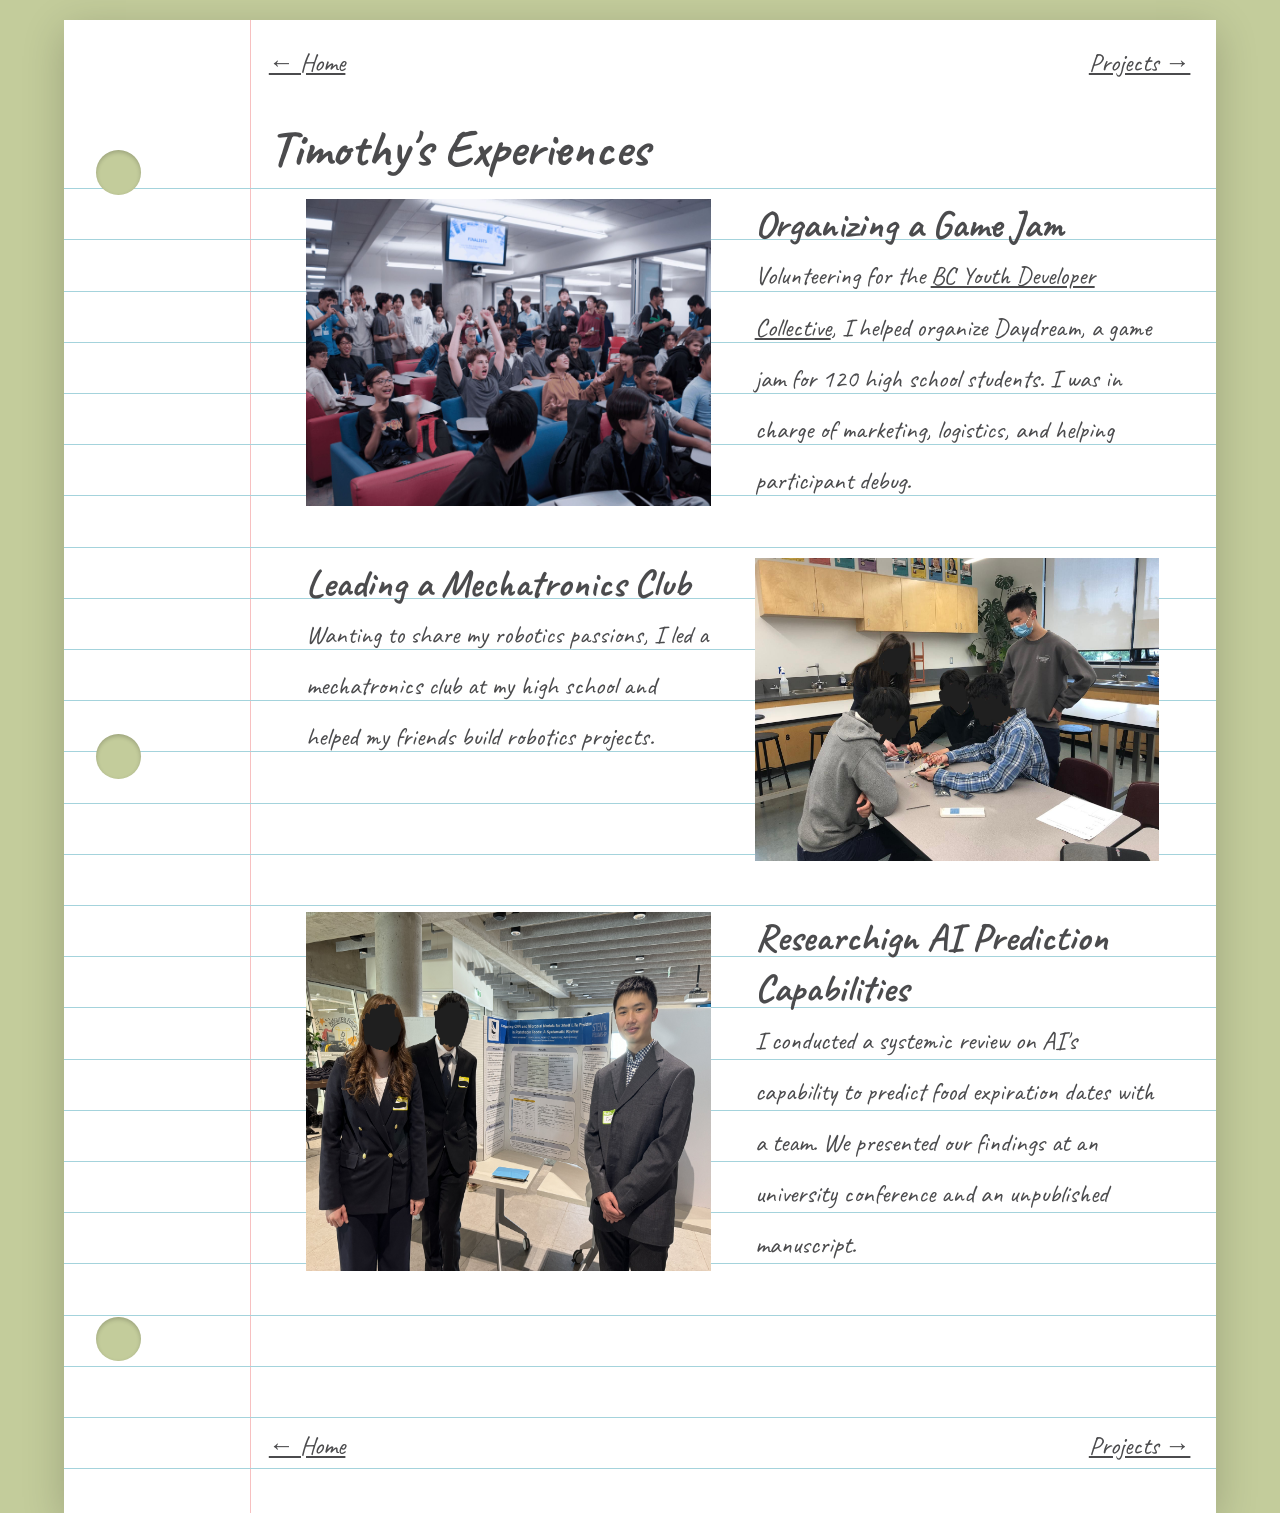
==== experiences.html @ fafad40f "added the projects and experiences pages and populated site" ====
<!DOCTYPE html>
<html lang="en">
<head>
    <meta charset="UTF-8">
    <meta name="viewport" content="width=device-width, initial-scale=1.0">
    <link href="https://fonts.googleapis.com/css2?family=Caveat:wght@400;700&display=swap" rel="stylesheet">
    <link rel="stylesheet" href="style.css">
    <title>Timothy's Experiences</title>
</head>
<body>
    <div class="a4-page">
        <div class="punchholes hole1"></div>
        <div class="punchholes hole2"></div>
        <div class="punchholes hole3"></div>
        <div class="lines"></div>  
        <nav class="top-nav">
			<a href="/index.html">← Home</a>
			<a href="/projects.html">Projects →</a>
        </nav>
        <div class="content">
            <h1>Timothy's Experiences</h1>
            <div class="listings">
				<section>
					<img src="/img/daydream.jpg">
					<div>
						<h2>Organizing a Game Jam</h2>
						<p>Volunteering for the <a href="https://bcydc.ca/">BC Youth Developer Collective</a>, I helped organize Daydream, a game jam for 120 high school students. I was in charge of marketing, logistics, and helping participant debug.</p>
					</div>
				</section>
				<section>
					<div>
						<h2>Leading a Mechatronics Club</h2>
						<p>Wanting to share my robotics passions, I led a mechatronics club at my high school and helped my friends build robotics projects.</p>
					</div>
					<img src="/img/mechatronics.jpg">
				</section>
				<section>
					<img src="/img/biovation.jpeg">
					<div>
						<h2>Researchign AI Prediction Capabilities</h2>
						<p>I conducted a systemic review on AI's capability to predict food expiration dates with a team. We presented our findings at an university conference and an unpublished manuscript.</p>
					</div>
				</section>
			</div>
        </div>
        <nav class="bottom-nav">
			<a href="/index.html">← Home</a>
			<a href="/projects.html">Projects →</a>
        </nav>         
    </div>
</body>
</html>
---- style.css ----
:root {
    --primary-bg-color: #C3CC9B;
    --paper-color: white;
    --pencil-color: #4B4B4D;
    
    --line-height: 4vw;
    --page-width: 90vw;
    --hor-line-offset: 12.5vw;
    --ver-line-offset: 14.5vw;
    --punchhole-diameter: 3.5vw;
    --punchhole-offset: 2.5vw;
    --p-font-size: 2vw;
    --h1-font-size: 4vw;
    --content-padding-top: 6vw;
    --content-padding-gen: 1.5vw;
    --profile-img-height: 20vw;
}

* {
    margin: 0;
    padding: 0;
    box-sizing: border-box;
}

body {
    background-color: var(--primary-bg-color);
    display: grid;
    grid-template-rows: repeat(auto-fit, var(--line-height));
    grid-auto-rows: var(--line-height);
    font-family: 'Caveat', cursive;
}

.a4-page {
    position: relative;
    width: var(--page-width);
    height: auto;
    aspect-ratio: 852 / 1104;
    background-color: var(--paper-color);
    box-shadow: 0 10px 40px rgba(0, 0, 0, 0.2);
    margin: 20px auto;
    overflow: hidden;
}

/* light red vertical lines */
.a4-page::before {
    content: '';
    position: absolute;
    left: var(--ver-line-offset);
    top: 0;
    width: 1px;
    height: 100%;
    background-color: #f7c0c0;
    z-index: 0;
}

/* light blue horizontal lines */
.lines {
    position: absolute;
    top: var(--hor-line-offset);
    left: 0;
    width: 100%;
    height: 100%;
    z-index: 1;
    background-image: repeating-linear-gradient(
        0deg,
        transparent 0px,
        transparent calc(var(--line-height) - 1px),
        #a4d3dc calc(var(--line-height) - 1px),
        #a4d3dc var(--line-height)
    );
    pointer-events: none;
}

.punchholes {
    position: absolute;
    left: var(--punchhole-offset);
    width: var(--punchhole-diameter);
    aspect-ratio: 1 / 1;
    border-radius: 50%;
    background-color: var(--primary-bg-color);
    box-shadow: inset 0 2px 4px rgba(0, 0, 0, 0.2);
    z-index: 2;
}
.hole1 {
    top: 8.695%;
}
.hole2 {
    top: 47.826%;
}
.hole3 {
    bottom: 10.144%;
}

.content {
    position: relative;
    z-index: 3;
    padding: var(--content-padding-top) var(--content-padding-gen) var(--content-padding-gen) calc(var(--ver-line-offset) + var(--content-padding-gen));
    margin-bottom: 0;
    height: 100%;
    font-size: var(--p-font-size);
    line-height: var(--line-height);
    color: var(--pencil-color);
    overflow-y: auto; /* breaks the illusion but oh well */
}

.intro {
    display: flex;
    justify-content: center;
}

.intro > .bio{
    width: calc(100% / 2);
}

.intro > .profile {
    width: calc(100% / 3);
    display: flex;
    justify-content: center;
    align-items: center;
}

h1 {
    font-size: var(--h1-font-size);
    line-height: calc(var(--line-height) * 2);
}

p {
    font-weight: 400;
}

.profile img {
    height: var(--profile-img-height);
}

.items {
    display: flex;
    flex-wrap: wrap;
    justify-content: space-around;
}

.items > .item {
    width: calc(100% / 3);
    text-align: center;
}

.item > img {
    width: 100%;
    padding: 1vw;
}

.showcase > h2 {
    text-align: center;
    padding: var(--line-height);
}

a:hover, .showcase:hover {
	background-color: #FBF71982;
}

a:link, a:visited, a:link:active, a:visited:active {
	color: var(--pencil-color);
}

nav {
    position: absolute;
	display: flex;
	justify-content: space-between;
	width: 100%;
	font-size: var(--p-font-size);
	padding-left: 16vw;
	padding-right: 2vw;
    z-index: 4;
}

.top-nav {
	padding-top: 2vw;
}

.bottom-nav {
    bottom: var(--line-height);
}

.listings {
	display: flex;
	flex-direction: column;
}

.listings section {
	height: calc(100% / 3);
	display: flex;
	justify-content: space-evenly;
}

.listings img, .listings div {
	max-width: 45%;
	padding: 0 0.5vw var(--line-height) 0.5vw;
}

@media (max-width: 852px) {
    .items {
        flex-direction: column;
        align-items: center;
    }
    .items > .item {
        width: 100%;
    }
}
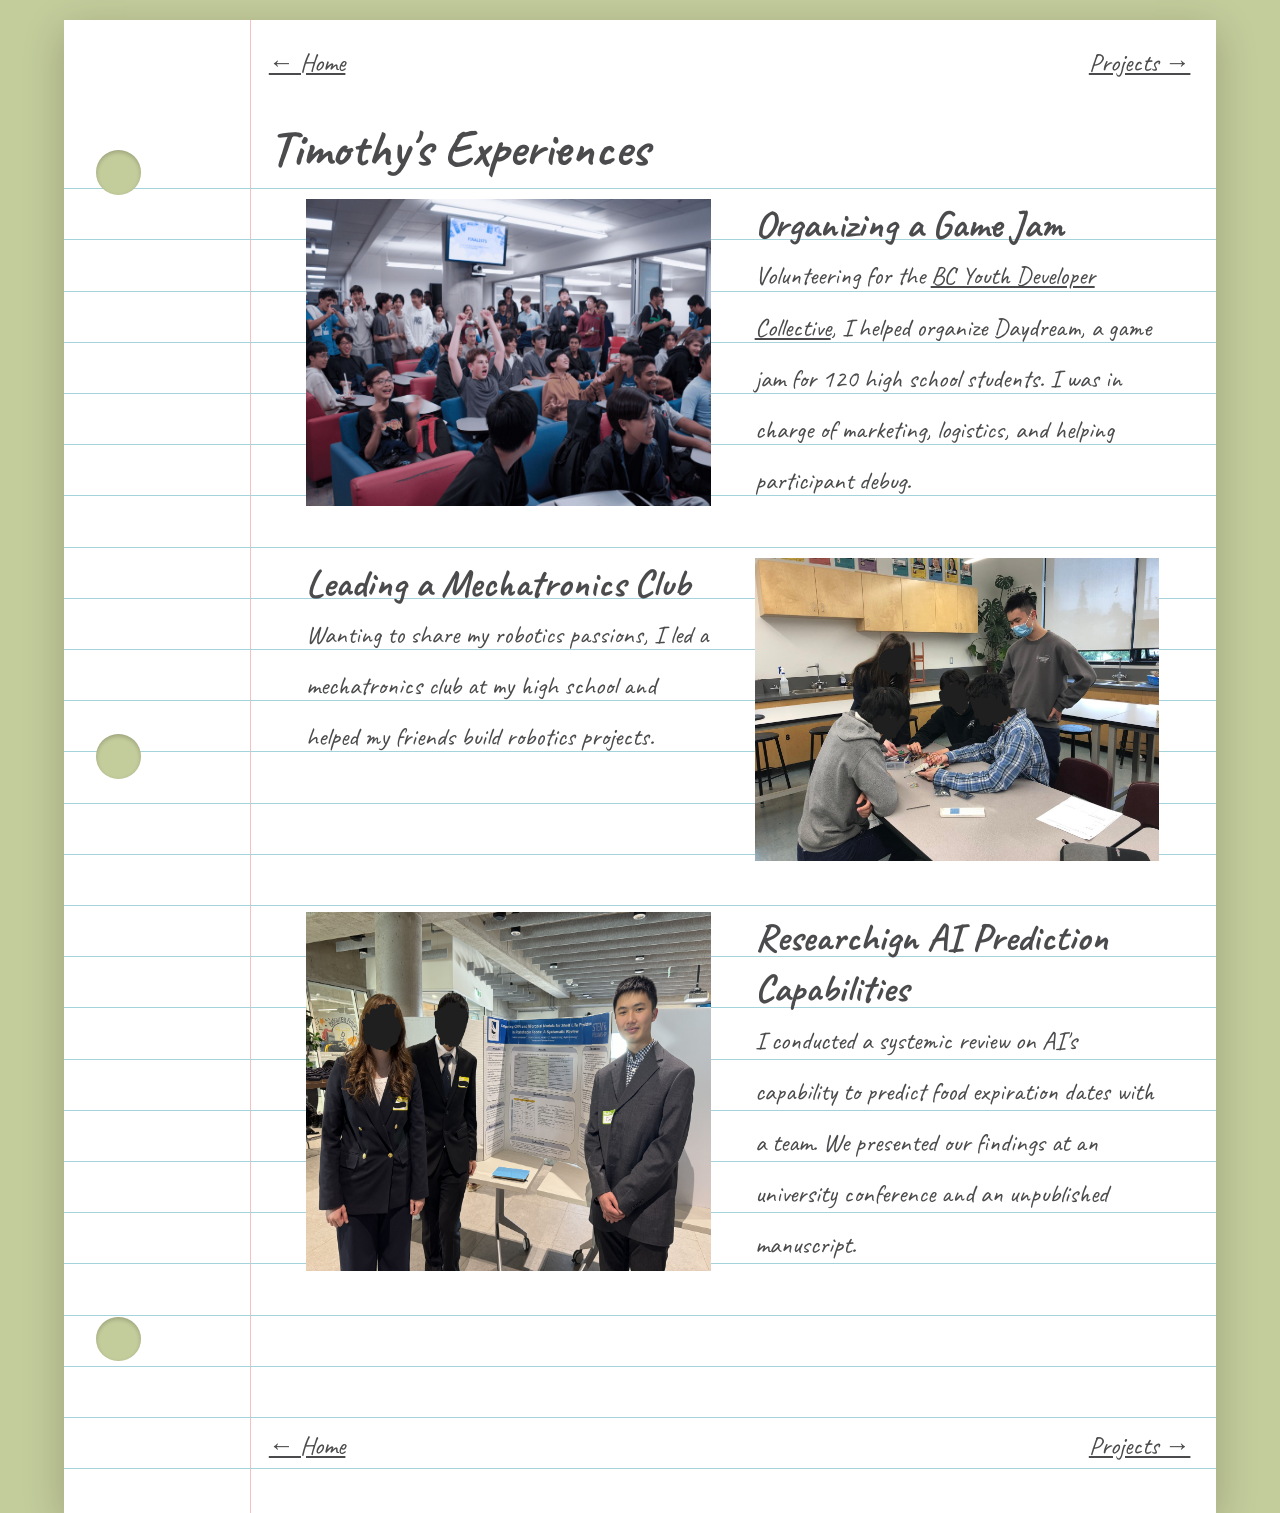
==== commit aed66913: "fixed base element href" ====
--- a/experiences.html
+++ b/experiences.html
@@ -5,6 +5,7 @@
     <meta name="viewport" content="width=device-width, initial-scale=1.0">
     <link href="https://fonts.googleapis.com/css2?family=Caveat:wght@400;700&display=swap" rel="stylesheet">
     <link rel="stylesheet" href="style.css">
+    <base href="/Portfolio-Website/">
     <title>Timothy's Experiences</title>
 </head>
 <body>
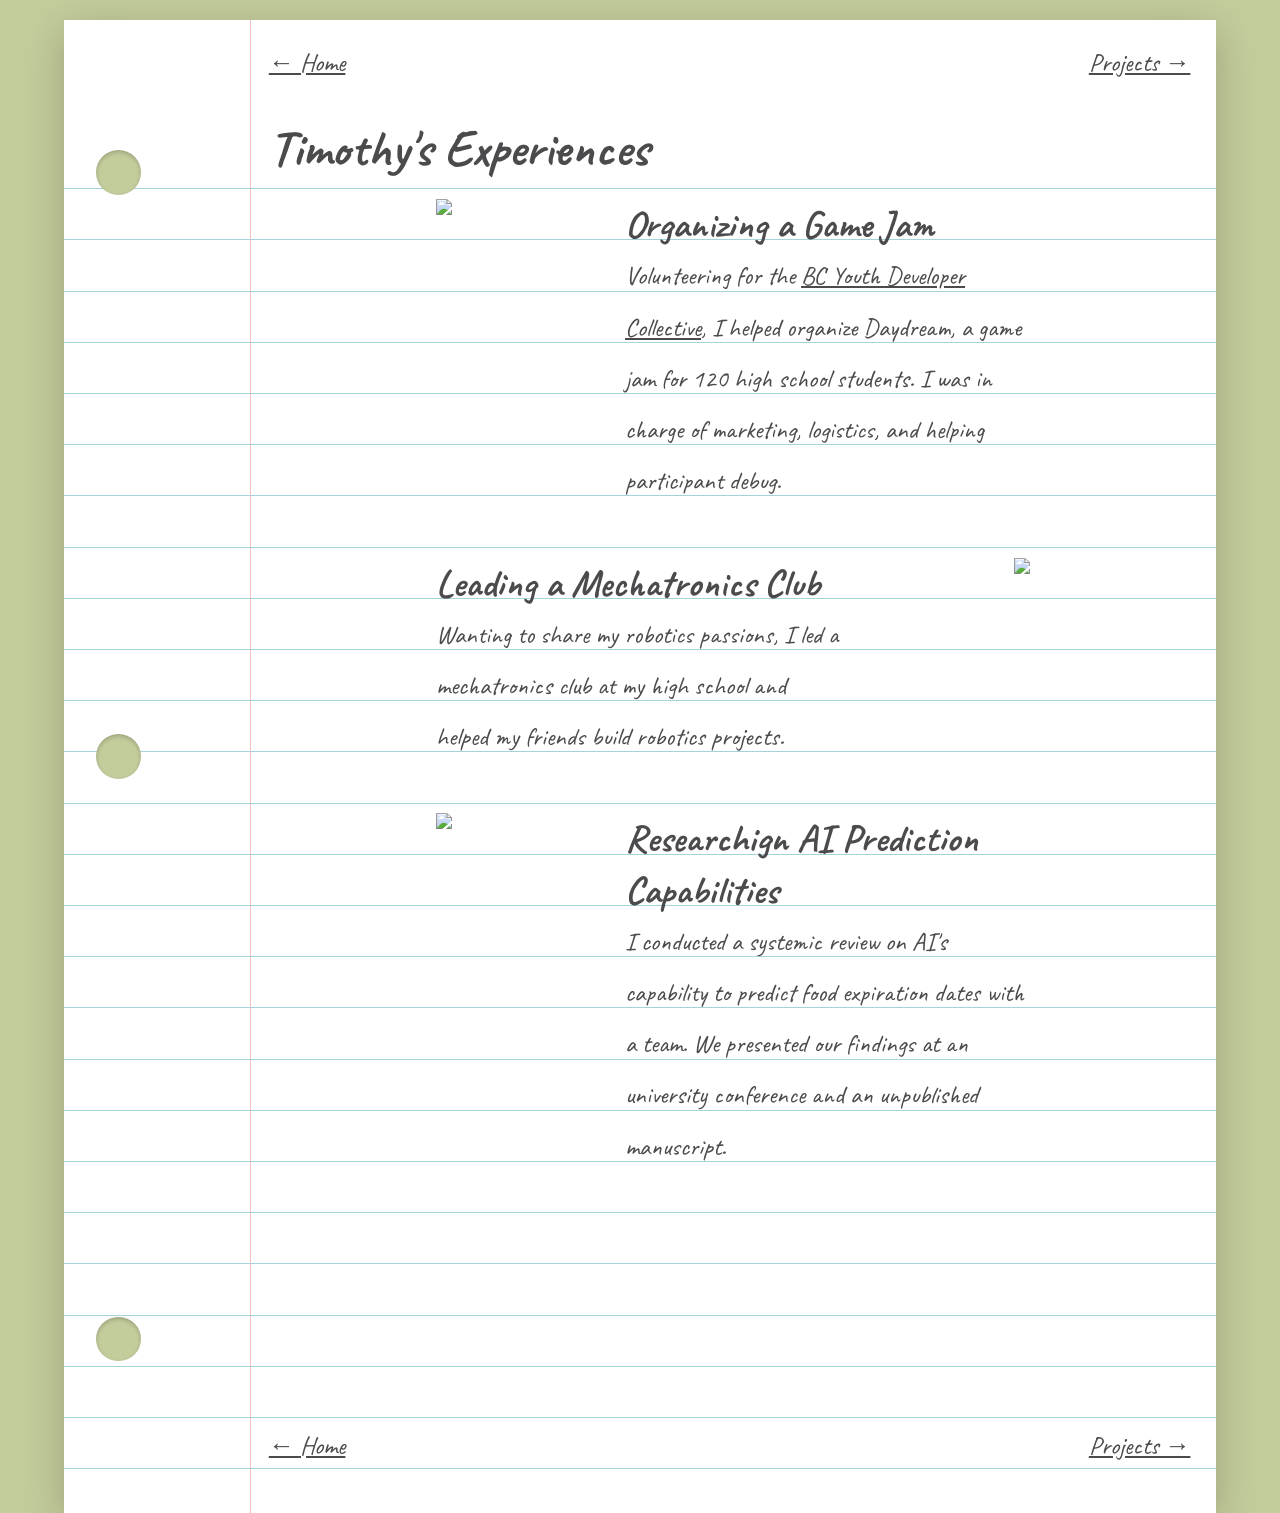
==== commit e9248997: "finally fixed link and image pathes" ====
--- a/experiences.html
+++ b/experiences.html
@@ -15,14 +15,14 @@
         <div class="punchholes hole3"></div>
         <div class="lines"></div>  
         <nav class="top-nav">
-			<a href="/index.html">← Home</a>
-			<a href="/projects.html">Projects →</a>
+			<a href="index.html">← Home</a>
+			<a href="projects.html">Projects →</a>
         </nav>
         <div class="content">
             <h1>Timothy's Experiences</h1>
             <div class="listings">
 				<section>
-					<img src="/img/daydream.jpg">
+					<img src="img/daydream.jpg">
 					<div>
 						<h2>Organizing a Game Jam</h2>
 						<p>Volunteering for the <a href="https://bcydc.ca/">BC Youth Developer Collective</a>, I helped organize Daydream, a game jam for 120 high school students. I was in charge of marketing, logistics, and helping participant debug.</p>
@@ -33,10 +33,10 @@
 						<h2>Leading a Mechatronics Club</h2>
 						<p>Wanting to share my robotics passions, I led a mechatronics club at my high school and helped my friends build robotics projects.</p>
 					</div>
-					<img src="/img/mechatronics.jpg">
+					<img src="img/mechatronics.jpg">
 				</section>
 				<section>
-					<img src="/img/biovation.jpeg">
+					<img src="img/biovation.jpeg">
 					<div>
 						<h2>Researchign AI Prediction Capabilities</h2>
 						<p>I conducted a systemic review on AI's capability to predict food expiration dates with a team. We presented our findings at an university conference and an unpublished manuscript.</p>
@@ -45,8 +45,8 @@
 			</div>
         </div>
         <nav class="bottom-nav">
-			<a href="/index.html">← Home</a>
-			<a href="/projects.html">Projects →</a>
+			<a href="index.html">← Home</a>
+			<a href="projects.html">Projects →</a>
         </nav>         
     </div>
 </body>
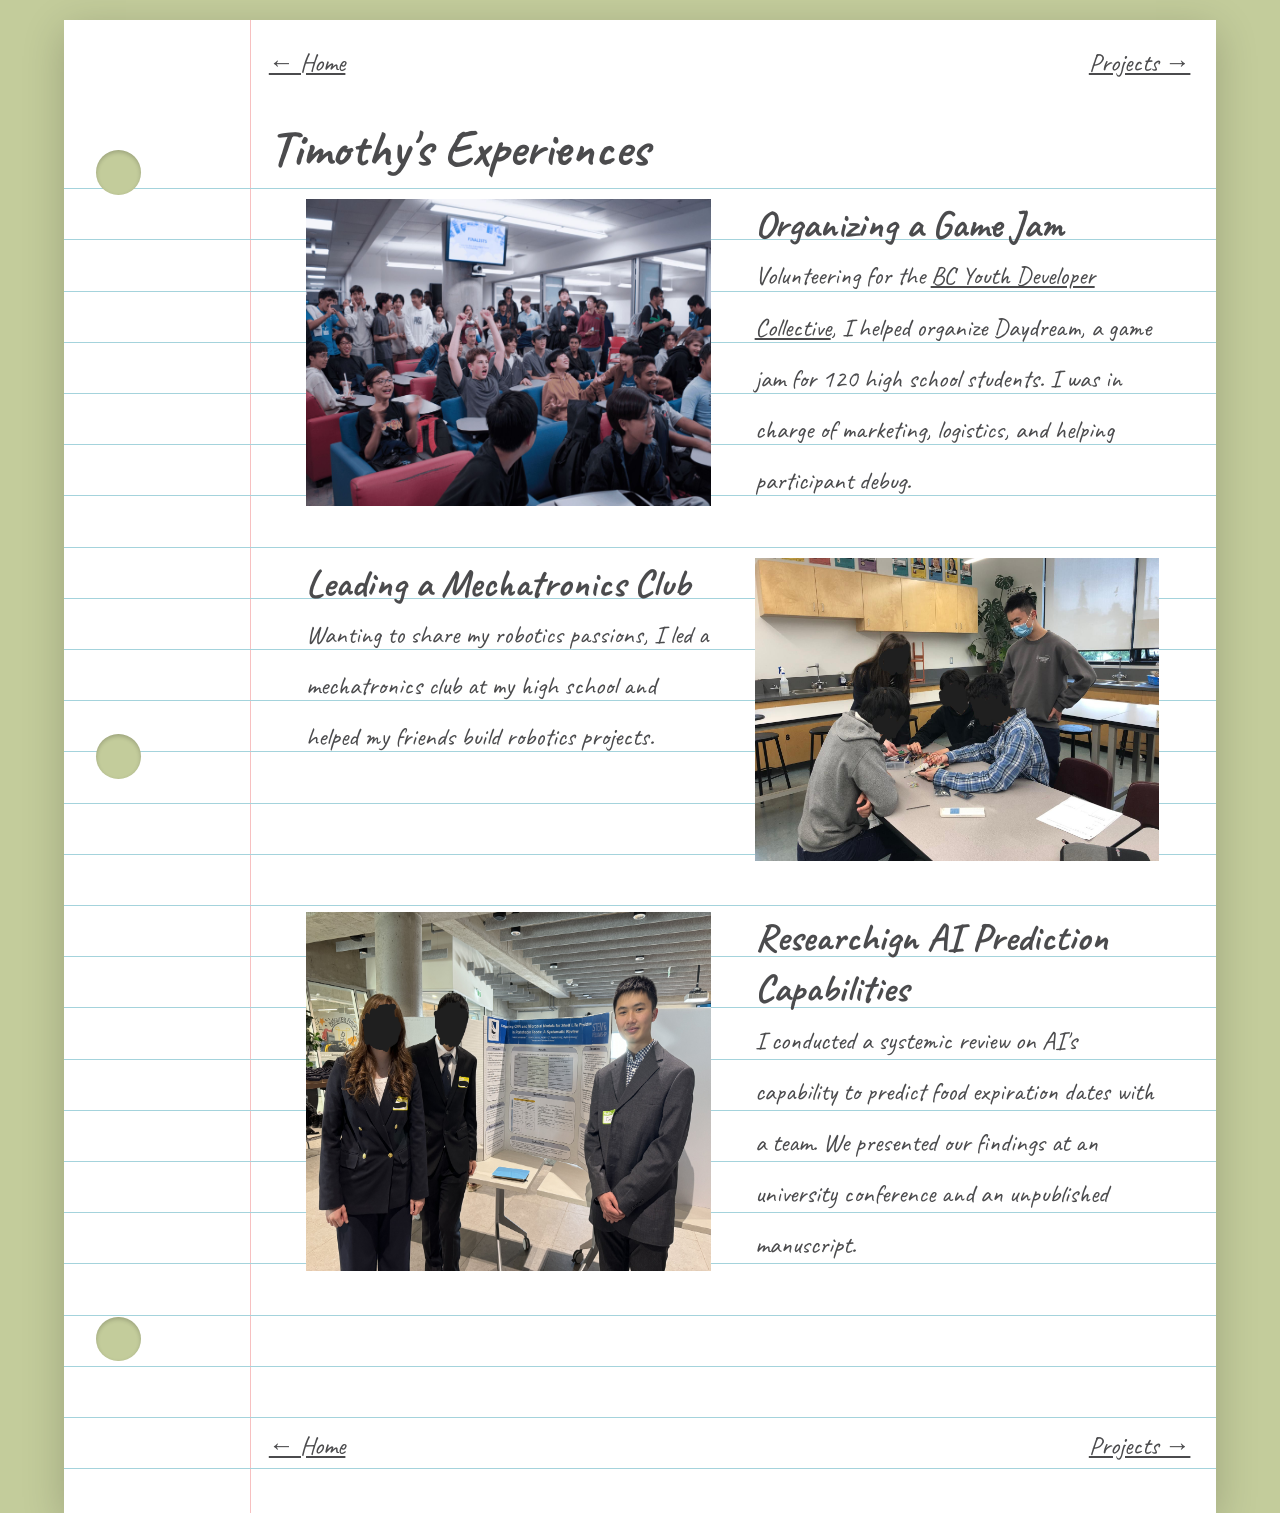
==== commit 889d5581: "Fix image source path and remove base tag" ====
--- a/experiences.html
+++ b/experiences.html
@@ -5,7 +5,6 @@
     <meta name="viewport" content="width=device-width, initial-scale=1.0">
     <link href="https://fonts.googleapis.com/css2?family=Caveat:wght@400;700&display=swap" rel="stylesheet">
     <link rel="stylesheet" href="style.css">
-    <base href="/Portfolio-Website/">
     <title>Timothy's Experiences</title>
 </head>
 <body>
@@ -22,7 +21,7 @@
             <h1>Timothy's Experiences</h1>
             <div class="listings">
 				<section>
-					<img src="img/daydream.jpg">
+					<img src="/img/daydream.jpg">
 					<div>
 						<h2>Organizing a Game Jam</h2>
 						<p>Volunteering for the <a href="https://bcydc.ca/">BC Youth Developer Collective</a>, I helped organize Daydream, a game jam for 120 high school students. I was in charge of marketing, logistics, and helping participant debug.</p>
@@ -50,4 +49,4 @@
         </nav>         
     </div>
 </body>
-</html>+</html>
--- a/style.css
+++ b/style.css
@@ -204,4 +204,11 @@
     .items > .item {
         width: 100%;
     }
+    .listings section {
+        flex-direction: column;
+        align-items: center;
+    }
+    .listings img, .listings div {
+        width: 100%;
+    }
 }
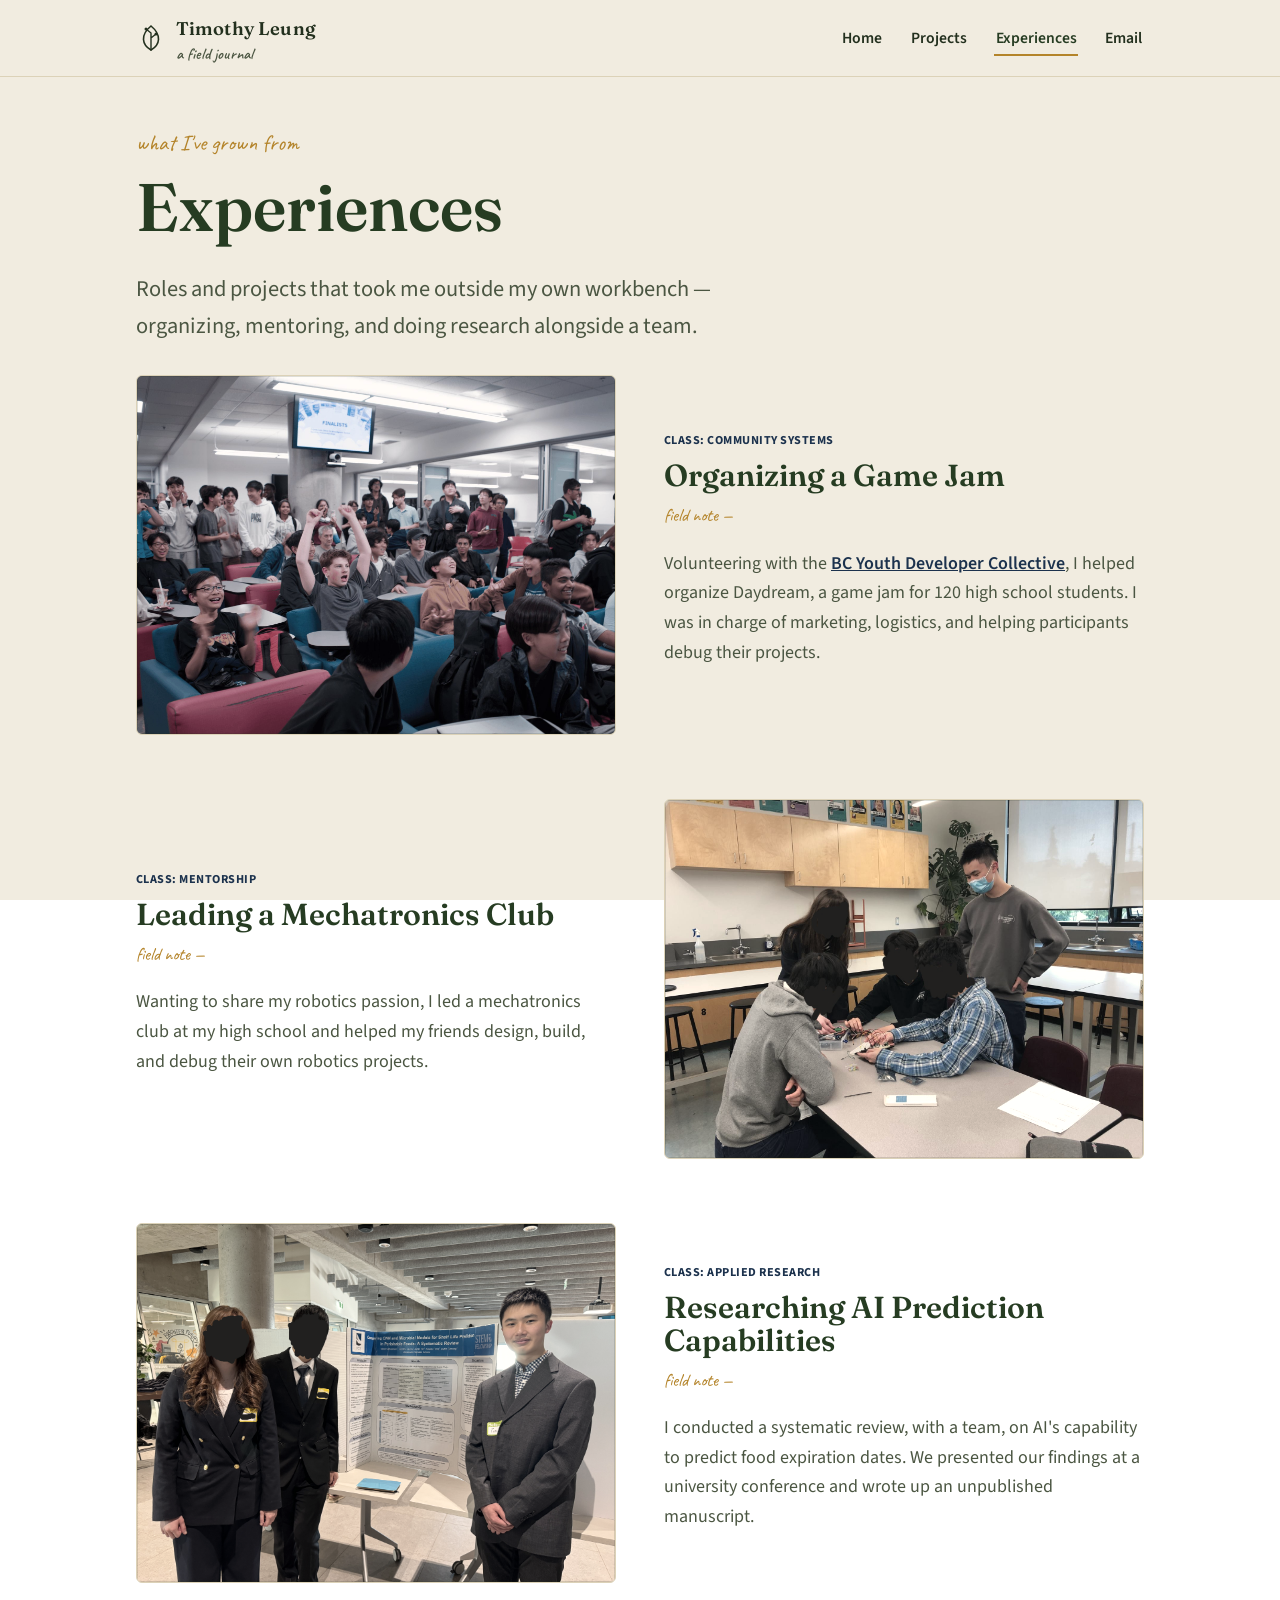
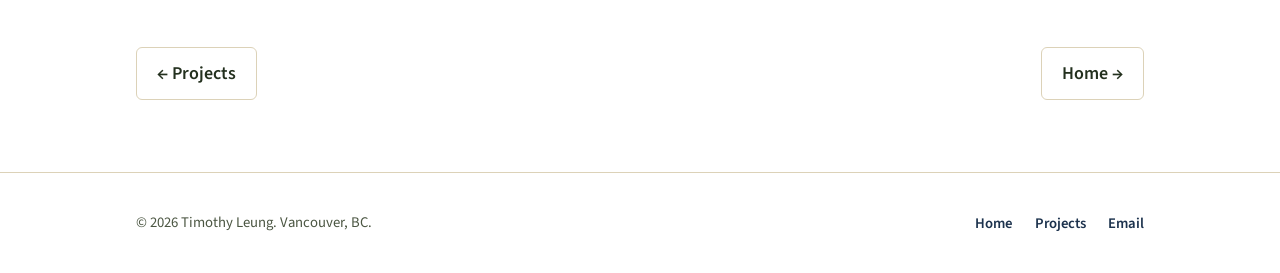
==== commit 85536ad9: "Add files via upload" ====
--- a/experiences.html
+++ b/experiences.html
@@ -1,52 +1,102 @@
 <!DOCTYPE html>
 <html lang="en">
 <head>
-    <meta charset="UTF-8">
-    <meta name="viewport" content="width=device-width, initial-scale=1.0">
-    <link href="https://fonts.googleapis.com/css2?family=Caveat:wght@400;700&display=swap" rel="stylesheet">
-    <link rel="stylesheet" href="style.css">
-    <title>Timothy's Experiences</title>
+  <meta charset="UTF-8">
+  <meta name="viewport" content="width=device-width, initial-scale=1.0">
+  <meta name="description" content="Experiences of Timothy Leung — organizing a student game jam, leading a mechatronics club, and researching AI-based food expiration prediction.">
+  <link rel="preconnect" href="https://fonts.googleapis.com">
+  <link rel="stylesheet" href="style.css">
+  <title>Experiences — Timothy Leung</title>
 </head>
 <body>
-    <div class="a4-page">
-        <div class="punchholes hole1"></div>
-        <div class="punchholes hole2"></div>
-        <div class="punchholes hole3"></div>
-        <div class="lines"></div>  
-        <nav class="top-nav">
-			<a href="index.html">← Home</a>
-			<a href="projects.html">Projects →</a>
-        </nav>
-        <div class="content">
-            <h1>Timothy's Experiences</h1>
-            <div class="listings">
-				<section>
-					<img src="/img/daydream.jpg">
-					<div>
-						<h2>Organizing a Game Jam</h2>
-						<p>Volunteering for the <a href="https://bcydc.ca/">BC Youth Developer Collective</a>, I helped organize Daydream, a game jam for 120 high school students. I was in charge of marketing, logistics, and helping participant debug.</p>
-					</div>
-				</section>
-				<section>
-					<div>
-						<h2>Leading a Mechatronics Club</h2>
-						<p>Wanting to share my robotics passions, I led a mechatronics club at my high school and helped my friends build robotics projects.</p>
-					</div>
-					<img src="img/mechatronics.jpg">
-				</section>
-				<section>
-					<img src="img/biovation.jpeg">
-					<div>
-						<h2>Researchign AI Prediction Capabilities</h2>
-						<p>I conducted a systemic review on AI's capability to predict food expiration dates with a team. We presented our findings at an university conference and an unpublished manuscript.</p>
-					</div>
-				</section>
-			</div>
+  <a class="skip-link" href="#main">Skip to content</a>
+
+  <header class="site-header">
+    <div class="container nav-row">
+      <a class="wordmark" href="index.html">
+        <svg viewBox="0 0 30 30" fill="none" aria-hidden="true">
+          <path d="M15 27C6 22 4 12 15 3c11 9 9 19 0 24Z" stroke="currentColor" stroke-width="1.6"/>
+          <path d="M15 27V10M15 10 10 6M15 15l5-4" stroke="currentColor" stroke-width="1.4" stroke-linecap="round"/>
+          <circle cx="10" cy="6" r="1.5" fill="currentColor"/>
+          <circle cx="20" cy="11" r="1.5" fill="currentColor"/>
+        </svg>
+        <span>Timothy Leung<span class="tagline">a field journal</span></span>
+      </a>
+      <button class="nav-toggle" aria-expanded="false" aria-controls="primary-nav">
+        <svg viewBox="0 0 24 24" fill="none" aria-hidden="true"><path d="M3 6h18M3 12h18M3 18h18" stroke="currentColor" stroke-width="2" stroke-linecap="round"/></svg>
+        <span class="visually-hidden">Menu</span>
+      </button>
+      <ul class="nav-links" id="primary-nav">
+        <li><a href="index.html">Home</a></li>
+        <li><a href="projects.html">Projects</a></li>
+        <li><a href="experiences.html" aria-current="page">Experiences</a></li>
+        <li><a href="mailto:hi@timothyleung.ca">Email</a></li>
+      </ul>
+    </div>
+  </header>
+
+  <main id="main">
+    <section class="page-intro container">
+      <span class="eyebrow">what I've grown from</span>
+      <h1>Experiences</h1>
+      <p>Roles and projects that took me outside my own workbench — organizing, mentoring, and doing research alongside a team.</p>
+    </section>
+
+    <section class="listings container">
+      <article class="entry reveal" id="game-jam">
+        <div class="entry-media">
+          <img src="img/daydream.jpg" alt="Volunteers and high school students at the Daydream game jam">
         </div>
-        <nav class="bottom-nav">
-			<a href="index.html">← Home</a>
-			<a href="projects.html">Projects →</a>
-        </nav>         
+        <div class="entry-text">
+          <span class="tag class-tag">Class: Community Systems</span>
+          <h2>Organizing a Game Jam</h2>
+          <span class="field-tag">field note —</span>
+          <p>Volunteering with the <a href="https://bcydc.ca/">BC Youth Developer Collective</a>, I helped organize Daydream, a game jam for 120 high school students. I was in charge of marketing, logistics, and helping participants debug their projects.</p>
+        </div>
+      </article>
+
+      <article class="entry reverse reveal" id="mechatronics-club">
+        <div class="entry-media">
+          <img src="img/mechatronics.jpg" alt="Students building robotics projects in the high school mechatronics club">
+        </div>
+        <div class="entry-text">
+          <span class="tag class-tag">Class: Mentorship</span>
+          <h2>Leading a Mechatronics Club</h2>
+          <span class="field-tag">field note —</span>
+          <p>Wanting to share my robotics passion, I led a mechatronics club at my high school and helped my friends design, build, and debug their own robotics projects.</p>
+        </div>
+      </article>
+
+      <article class="entry reveal" id="ai-research">
+        <div class="entry-media">
+          <img src="img/biovation.jpeg" alt="Team presenting AI food-expiration research at a university conference">
+        </div>
+        <div class="entry-text">
+          <span class="tag class-tag">Class: Applied Research</span>
+          <h2>Researching AI Prediction Capabilities</h2>
+          <span class="field-tag">field note —</span>
+          <p>I conducted a systematic review, with a team, on AI's capability to predict food expiration dates. We presented our findings at a university conference and wrote up an unpublished manuscript.</p>
+        </div>
+      </article>
+    </section>
+
+    <nav class="page-nav container" aria-label="Page">
+      <a href="projects.html">← Projects</a>
+      <a href="index.html">Home →</a>
+    </nav>
+  </main>
+
+  <footer class="site-footer">
+    <div class="container">
+      <p>© 2026 Timothy Leung. Vancouver, BC.</p>
+      <ul class="footer-nav">
+        <li><a href="index.html">Home</a></li>
+        <li><a href="projects.html">Projects</a></li>
+        <li><a href="mailto:hi@timothyleung.ca">Email</a></li>
+      </ul>
     </div>
+  </footer>
+
+  <script src="script.js"></script>
 </body>
 </html>
--- a/style.css
+++ b/style.css
@@ -1,214 +1,537 @@
-:root {
-    --primary-bg-color: #C3CC9B;
-    --paper-color: white;
-    --pencil-color: #4B4B4D;
-    
-    --line-height: 4vw;
-    --page-width: 90vw;
-    --hor-line-offset: 12.5vw;
-    --ver-line-offset: 14.5vw;
-    --punchhole-diameter: 3.5vw;
-    --punchhole-offset: 2.5vw;
-    --p-font-size: 2vw;
-    --h1-font-size: 4vw;
-    --content-padding-top: 6vw;
-    --content-padding-gen: 1.5vw;
-    --profile-img-height: 20vw;
-}
-
-* {
-    margin: 0;
-    padding: 0;
-    box-sizing: border-box;
-}
-
-body {
-    background-color: var(--primary-bg-color);
-    display: grid;
-    grid-template-rows: repeat(auto-fit, var(--line-height));
-    grid-auto-rows: var(--line-height);
-    font-family: 'Caveat', cursive;
-}
-
-.a4-page {
-    position: relative;
-    width: var(--page-width);
-    height: auto;
-    aspect-ratio: 852 / 1104;
-    background-color: var(--paper-color);
-    box-shadow: 0 10px 40px rgba(0, 0, 0, 0.2);
-    margin: 20px auto;
-    overflow: hidden;
-}
-
-/* light red vertical lines */
-.a4-page::before {
-    content: '';
+/* ============================================================
+   Timothy Leung — Field Journal
+   A portfolio styled as a naturalist's notebook where botanical
+   line-art and engineering schematics share the same hand.
+   ============================================================ */
+
+@import url('https://fonts.googleapis.com/css2?family=Fraunces:opsz,wght@9..144,400;9..144,500;9..144,600;9..144,700&family=Source+Sans+3:wght@400;500;600;700&family=Caveat:wght@500;600&display=swap');
+
+:root{
+  /* ---- color tokens ---- */
+  --paper:        #F1ECE0;
+  --paper-deep:   #E7DFCB;
+  --paper-edge:   #DCD2B8;
+  --ink:          #23301E;
+  --ink-soft:     #4B5642;
+  --moss:         #3C5A36;
+  --moss-deep:    #263C22;
+  --blueprint:    #2C4A6E;
+  --blueprint-deep:#1C324D;
+  --ochre:        #B4842A;
+  --rust:         #93472A;
+
+  /* ---- type ---- */
+  --font-display: 'Fraunces', 'Iowan Old Style', serif;
+  --font-body: 'Source Sans 3', 'Segoe UI', sans-serif;
+  --font-hand: 'Caveat', cursive;
+
+  --step-0: clamp(1rem, 0.94rem + 0.3vw, 1.125rem);
+  --step-1: clamp(1.2rem, 1.1rem + 0.5vw, 1.4rem);
+  --step-2: clamp(1.5rem, 1.3rem + 1vw, 1.9rem);
+  --step-3: clamp(2rem, 1.6rem + 2vw, 2.75rem);
+  --step-4: clamp(2.6rem, 1.9rem + 3.2vw, 4.2rem);
+
+  --content-w: 68rem;
+  --radius: 6px;
+  --border: 1px solid var(--paper-edge);
+}
+
+@media (prefers-color-scheme: dark){
+  /* Intentionally not switching palette: the paper/ink concept is
+     part of the design, not a light-mode default. Contrast is kept
+     high so it remains legible either way. */
+}
+
+*, *::before, *::after{ box-sizing: border-box; }
+
+html{
+  scroll-behavior: smooth;
+}
+@media (prefers-reduced-motion: reduce){
+  html{ scroll-behavior: auto; }
+  *, *::before, *::after{
+    animation-duration: 0.001ms !important;
+    animation-iteration-count: 1 !important;
+    transition-duration: 0.001ms !important;
+    scroll-behavior: auto !important;
+  }
+}
+
+body{
+  margin: 0;
+  background:
+    linear-gradient(var(--paper), var(--paper)) fixed,
+    repeating-linear-gradient(0deg, transparent 0 39px, rgba(44,74,110,0.05) 39px 40px) fixed,
+    repeating-linear-gradient(90deg, transparent 0 39px, rgba(44,74,110,0.035) 39px 40px) fixed;
+  color: var(--ink);
+  font-family: var(--font-body);
+  font-size: var(--step-0);
+  line-height: 1.65;
+  -webkit-font-smoothing: antialiased;
+}
+
+img{ max-width: 100%; display: block; }
+a{ color: var(--blueprint-deep); }
+a:hover{ color: var(--rust); }
+
+h1, h2, h3{
+  font-family: var(--font-display);
+  color: var(--moss-deep);
+  line-height: 1.08;
+  margin: 0 0 0.4em;
+  font-weight: 600;
+}
+
+.container{
+  max-width: var(--content-w);
+  margin-inline: auto;
+  padding-inline: clamp(1.25rem, 4vw, 2.5rem);
+}
+
+/* ---- skip link ---- */
+.skip-link{
+  position: absolute;
+  left: -999px;
+  top: auto;
+  background: var(--ink);
+  color: var(--paper);
+  padding: 0.8em 1.2em;
+  border-radius: 0 0 6px 0;
+  z-index: 100;
+  font-weight: 600;
+}
+.skip-link:focus{
+  left: 0;
+  top: 0;
+}
+
+/* ---- focus visibility ---- */
+a:focus-visible,
+button:focus-visible,
+[tabindex]:focus-visible{
+  outline: 3px solid var(--ochre);
+  outline-offset: 3px;
+  border-radius: 3px;
+}
+
+/* ============================================================
+   Header / navigation
+   ============================================================ */
+.site-header{
+  position: sticky;
+  top: 0;
+  z-index: 40;
+  background: rgba(241, 236, 224, 0.92);
+  backdrop-filter: blur(6px);
+  border-bottom: var(--border);
+}
+
+.nav-row{
+  display: flex;
+  align-items: center;
+  justify-content: space-between;
+  padding-block: 0.85rem;
+}
+
+.wordmark{
+  display: flex;
+  align-items: center;
+  gap: 0.6rem;
+  text-decoration: none;
+  color: var(--ink);
+  font-family: var(--font-display);
+  font-weight: 600;
+  font-size: 1.15rem;
+  letter-spacing: 0.01em;
+}
+.wordmark:hover{ color: var(--moss-deep); }
+.wordmark svg{ width: 30px; height: 30px; flex-shrink: 0; }
+.wordmark .tagline{
+  display: block;
+  font-family: var(--font-hand);
+  font-size: 1rem;
+  color: var(--ink-soft);
+  line-height: 1;
+  margin-top: 2px;
+}
+
+.nav-links{
+  display: flex;
+  gap: clamp(1rem, 2vw, 2rem);
+  list-style: none;
+  margin: 0;
+  padding: 0;
+}
+.nav-links a{
+  text-decoration: none;
+  color: var(--ink);
+  font-weight: 600;
+  font-size: 0.98rem;
+  padding: 0.3em 0.1em;
+  border-bottom: 2px solid transparent;
+}
+.nav-links a:hover{ color: var(--moss-deep); }
+.nav-links a[aria-current="page"]{
+  color: var(--moss-deep);
+  border-bottom-color: var(--ochre);
+}
+
+.nav-toggle{
+  display: none;
+  background: none;
+  border: var(--border);
+  border-radius: var(--radius);
+  padding: 0.4rem 0.55rem;
+  cursor: pointer;
+}
+.nav-toggle svg{ width: 22px; height: 22px; display: block; }
+
+@media (max-width: 640px){
+  .nav-toggle{ display: inline-flex; }
+  .nav-links{
     position: absolute;
-    left: var(--ver-line-offset);
-    top: 0;
-    width: 1px;
-    height: 100%;
-    background-color: #f7c0c0;
-    z-index: 0;
-}
-
-/* light blue horizontal lines */
-.lines {
-    position: absolute;
-    top: var(--hor-line-offset);
-    left: 0;
-    width: 100%;
-    height: 100%;
-    z-index: 1;
-    background-image: repeating-linear-gradient(
-        0deg,
-        transparent 0px,
-        transparent calc(var(--line-height) - 1px),
-        #a4d3dc calc(var(--line-height) - 1px),
-        #a4d3dc var(--line-height)
-    );
-    pointer-events: none;
-}
-
-.punchholes {
-    position: absolute;
-    left: var(--punchhole-offset);
-    width: var(--punchhole-diameter);
-    aspect-ratio: 1 / 1;
-    border-radius: 50%;
-    background-color: var(--primary-bg-color);
-    box-shadow: inset 0 2px 4px rgba(0, 0, 0, 0.2);
-    z-index: 2;
-}
-.hole1 {
-    top: 8.695%;
-}
-.hole2 {
-    top: 47.826%;
-}
-.hole3 {
-    bottom: 10.144%;
-}
-
-.content {
-    position: relative;
-    z-index: 3;
-    padding: var(--content-padding-top) var(--content-padding-gen) var(--content-padding-gen) calc(var(--ver-line-offset) + var(--content-padding-gen));
-    margin-bottom: 0;
-    height: 100%;
-    font-size: var(--p-font-size);
-    line-height: var(--line-height);
-    color: var(--pencil-color);
-    overflow-y: auto; /* breaks the illusion but oh well */
-}
-
-.intro {
-    display: flex;
-    justify-content: center;
-}
-
-.intro > .bio{
-    width: calc(100% / 2);
-}
-
-.intro > .profile {
-    width: calc(100% / 3);
-    display: flex;
-    justify-content: center;
-    align-items: center;
-}
-
-h1 {
-    font-size: var(--h1-font-size);
-    line-height: calc(var(--line-height) * 2);
-}
-
-p {
-    font-weight: 400;
-}
-
-.profile img {
-    height: var(--profile-img-height);
-}
-
-.items {
-    display: flex;
-    flex-wrap: wrap;
-    justify-content: space-around;
-}
-
-.items > .item {
-    width: calc(100% / 3);
-    text-align: center;
-}
-
-.item > img {
-    width: 100%;
-    padding: 1vw;
-}
-
-.showcase > h2 {
-    text-align: center;
-    padding: var(--line-height);
-}
-
-a:hover, .showcase:hover {
-	background-color: #FBF71982;
-}
-
-a:link, a:visited, a:link:active, a:visited:active {
-	color: var(--pencil-color);
-}
-
-nav {
-    position: absolute;
-	display: flex;
-	justify-content: space-between;
-	width: 100%;
-	font-size: var(--p-font-size);
-	padding-left: 16vw;
-	padding-right: 2vw;
-    z-index: 4;
-}
-
-.top-nav {
-	padding-top: 2vw;
-}
-
-.bottom-nav {
-    bottom: var(--line-height);
-}
-
-.listings {
-	display: flex;
-	flex-direction: column;
-}
-
-.listings section {
-	height: calc(100% / 3);
-	display: flex;
-	justify-content: space-evenly;
-}
-
-.listings img, .listings div {
-	max-width: 45%;
-	padding: 0 0.5vw var(--line-height) 0.5vw;
-}
-
-@media (max-width: 852px) {
-    .items {
-        flex-direction: column;
-        align-items: center;
-    }
-    .items > .item {
-        width: 100%;
-    }
-    .listings section {
-        flex-direction: column;
-        align-items: center;
-    }
-    .listings img, .listings div {
-        width: 100%;
-    }
-}+    inset-inline: 0;
+    top: 100%;
+    flex-direction: column;
+    background: var(--paper);
+    border-bottom: var(--border);
+    padding: 1rem clamp(1.25rem, 4vw, 2.5rem) 1.5rem;
+    gap: 0.9rem;
+    display: none;
+  }
+  .nav-links.is-open{ display: flex; }
+}
+
+/* ============================================================
+   Botanical / schematic divider (signature motif)
+   ============================================================ */
+.divider{
+  margin-block: clamp(2.5rem, 6vw, 4.5rem);
+  color: var(--moss);
+  opacity: 0.85;
+}
+.divider svg{ width: 100%; height: auto; display: block; }
+.divider path.trace{ fill: none; stroke: currentColor; stroke-width: 1.6; stroke-linecap: round; }
+.divider circle{ fill: var(--ochre); }
+.divider path.leaf{ fill: var(--moss); opacity: 0.85; }
+
+/* ============================================================
+   Hero
+   ============================================================ */
+.hero{
+  padding-block: clamp(2.5rem, 6vw, 4.5rem) clamp(1.5rem, 4vw, 3rem);
+  position: relative;
+}
+.hero .container{
+  display: grid;
+  grid-template-columns: 1.3fr 1fr;
+  gap: clamp(2rem, 5vw, 4rem);
+  align-items: center;
+}
+.eyebrow{
+  font-family: var(--font-hand);
+  font-size: clamp(1.1rem, 1rem + 0.6vw, 1.4rem);
+  color: var(--ochre);
+  display: inline-block;
+  margin-bottom: 0.6rem;
+}
+.hero h1{
+  font-size: var(--step-4);
+  font-weight: 700;
+}
+.hero .lede{
+  font-size: var(--step-1);
+  color: var(--ink-soft);
+  max-width: 42ch;
+  margin: 0.9rem 0 1.6rem;
+}
+.hero .langs{
+  font-size: 0.92rem;
+  color: var(--ink-soft);
+  margin-bottom: 1.6rem;
+}
+.hero .langs strong{ color: var(--ink); }
+
+.cta-row{
+  display: flex;
+  flex-wrap: wrap;
+  gap: 0.9rem;
+}
+.btn{
+  display: inline-flex;
+  align-items: center;
+  gap: 0.5em;
+  text-decoration: none;
+  font-weight: 600;
+  padding: 0.75em 1.3em;
+  border-radius: var(--radius);
+  border: 1.5px solid var(--moss-deep);
+  transition: transform 0.15s ease, background 0.15s ease, color 0.15s ease;
+}
+.btn-solid{
+  background: var(--moss-deep);
+  color: var(--paper);
+}
+.btn-solid:hover{ background: var(--moss); color: var(--paper); transform: translateY(-1px); }
+.btn-outline{
+  background: transparent;
+  color: var(--moss-deep);
+}
+.btn-outline:hover{ background: var(--moss-deep); color: var(--paper); transform: translateY(-1px); }
+
+.portrait-wrap{
+  position: relative;
+  justify-self: center;
+}
+.portrait-frame{
+  width: min(320px, 80vw);
+  aspect-ratio: 4 / 5;
+  overflow: hidden;
+  clip-path: path('M 10,120 C 10,40 60,4 160,4 C 260,4 310,40 310,120 C 310,260 270,396 160,396 C 50,396 10,260 10,120 Z');
+  border: 2px solid var(--moss-deep);
+  background: var(--paper-deep);
+}
+.portrait-frame img{
+  width: 100%; height: 100%; object-fit: cover;
+  filter: sepia(12%) saturate(92%) hue-rotate(-6deg) contrast(102%);
+}
+.portrait-caption{
+  text-align: center;
+  font-family: var(--font-hand);
+  font-size: 1.15rem;
+  color: var(--ink-soft);
+  margin-top: 0.7rem;
+}
+
+.growth-illustration{
+  position: absolute;
+  right: -40px;
+  top: -30px;
+  width: 130px;
+  opacity: 0.55;
+  z-index: -1;
+  color: var(--blueprint);
+}
+
+/* ============================================================
+   Section headings / showcase grid (index)
+   ============================================================ */
+.section-head{
+  display: flex;
+  align-items: baseline;
+  justify-content: space-between;
+  gap: 1rem;
+  flex-wrap: wrap;
+  margin-bottom: 1.4rem;
+}
+.section-head h2{ font-size: var(--step-3); }
+.section-head .see-all{
+  font-weight: 600;
+  text-decoration: none;
+  white-space: nowrap;
+  border-bottom: 1.5px solid var(--ochre);
+  padding-bottom: 2px;
+}
+
+.showcase-grid{
+  display: grid;
+  grid-template-columns: repeat(auto-fit, minmax(240px, 1fr));
+  gap: 1.5rem;
+}
+
+.spec-card{
+  background: var(--paper-deep);
+  border: var(--border);
+  border-radius: var(--radius);
+  overflow: hidden;
+  text-decoration: none;
+  color: var(--ink);
+  display: flex;
+  flex-direction: column;
+  transition: transform 0.2s ease, box-shadow 0.2s ease;
+}
+.spec-card:hover{
+  transform: translateY(-4px);
+  box-shadow: 0 10px 24px -12px rgba(35,48,30,0.35);
+}
+.spec-card .thumb{
+  aspect-ratio: 4/3;
+  overflow: hidden;
+  background: var(--paper-edge);
+}
+.spec-card .thumb img{
+  width: 100%; height: 100%; object-fit: cover;
+  filter: sepia(14%) saturate(85%) hue-rotate(-6deg) contrast(100%);
+  transition: transform 0.35s ease;
+}
+.spec-card:hover .thumb img{ transform: scale(1.05); }
+.spec-card .card-body{ padding: 1rem 1.1rem 1.2rem; }
+.tag{
+  display: inline-block;
+  font-size: 0.76rem;
+  letter-spacing: 0.04em;
+  text-transform: uppercase;
+  color: var(--blueprint-deep);
+  font-weight: 700;
+  margin-bottom: 0.35rem;
+}
+.spec-card h3{
+  font-size: 1.15rem;
+  margin-bottom: 0;
+  color: var(--moss-deep);
+}
+
+/* ============================================================
+   Listing pages (projects / experiences)
+   ============================================================ */
+.page-intro{
+  padding-block: clamp(2rem, 5vw, 3rem) 0.5rem;
+}
+.page-intro h1{ font-size: var(--step-4); }
+.page-intro p{
+  max-width: 56ch;
+  color: var(--ink-soft);
+  font-size: var(--step-1);
+}
+
+.listings{
+  display: flex;
+  flex-direction: column;
+  gap: clamp(2.5rem, 6vw, 4rem);
+  padding-bottom: 3rem;
+}
+
+.entry{
+  display: grid;
+  grid-template-columns: minmax(0, 1fr) minmax(0, 1fr);
+  gap: clamp(1.5rem, 4vw, 3rem);
+  align-items: center;
+}
+.entry.reverse .entry-media{ order: 2; }
+.entry.reverse .entry-text{ order: 1; }
+
+.entry-media{
+  position: relative;
+  border: var(--border);
+  border-radius: var(--radius);
+  overflow: hidden;
+  background: var(--paper-deep);
+  aspect-ratio: 4/3;
+}
+.entry-media img{
+  width: 100%; height: 100%; object-fit: cover;
+  filter: sepia(14%) saturate(85%) hue-rotate(-6deg) contrast(100%);
+}
+.entry-media::after{
+  content: "";
+  position: absolute;
+  inset: 0;
+  box-shadow: inset 0 0 0 1px rgba(35,48,30,0.15);
+  pointer-events: none;
+}
+.entry-media.no-image{
+  display: flex;
+  align-items: center;
+  justify-content: center;
+  min-height: 200px;
+}
+.entry-media.no-image svg{ width: 60%; color: var(--moss); opacity: 0.5; }
+
+.field-tag{
+  font-family: var(--font-hand);
+  font-size: 1.15rem;
+  color: var(--ochre);
+  display: block;
+  margin-bottom: 0.3rem;
+}
+.entry-text .class-tag{ margin-bottom: 0.5rem; }
+.entry-text h2{ font-size: var(--step-2); margin-bottom: 0.5rem; }
+.entry-text p{ color: var(--ink-soft); }
+.entry-text a{ font-weight: 600; }
+
+@media (max-width: 720px){
+  .entry, .entry.reverse{
+    grid-template-columns: 1fr;
+  }
+  .entry.reverse .entry-media,
+  .entry.reverse .entry-text{ order: initial; }
+  .hero .container{ grid-template-columns: 1fr; }
+  .portrait-wrap{ order: -1; }
+}
+
+/* ============================================================
+   Footer
+   ============================================================ */
+.site-footer{
+  border-top: var(--border);
+  padding-block: 2.2rem;
+  margin-top: 2rem;
+}
+.site-footer .container{
+  display: flex;
+  flex-wrap: wrap;
+  gap: 1rem;
+  align-items: center;
+  justify-content: space-between;
+}
+.site-footer p{
+  margin: 0;
+  color: var(--ink-soft);
+  font-size: 0.92rem;
+}
+.footer-nav{
+  display: flex;
+  gap: 1.4rem;
+  list-style: none;
+  padding: 0;
+  margin: 0;
+}
+.footer-nav a{
+  text-decoration: none;
+  font-weight: 600;
+  font-size: 0.92rem;
+}
+
+/* ---- pagination-style bottom nav (prev/next) ---- */
+.page-nav{
+  display: flex;
+  justify-content: space-between;
+  gap: 1rem;
+  padding-block: 1rem 2.5rem;
+  flex-wrap: wrap;
+}
+.page-nav a{
+  text-decoration: none;
+  font-weight: 600;
+  border: var(--border);
+  border-radius: var(--radius);
+  padding: 0.6em 1.1em;
+  color: var(--ink);
+}
+.page-nav a:hover{
+  border-color: var(--moss-deep);
+  color: var(--moss-deep);
+}
+
+/* ---- utility: visually-hidden ---- */
+.visually-hidden{
+  position: absolute;
+  width: 1px; height: 1px;
+  overflow: hidden;
+  clip: rect(0 0 0 0);
+  white-space: nowrap;
+}
+
+/* ---- reveal-on-scroll ---- */
+.reveal{
+  opacity: 0;
+  transform: translateY(14px);
+  transition: opacity 0.6s ease, transform 0.6s ease;
+}
+.reveal.is-visible{
+  opacity: 1;
+  transform: none;
+}
+@media (prefers-reduced-motion: reduce){
+  .reveal{ opacity: 1; transform: none; }
+}
